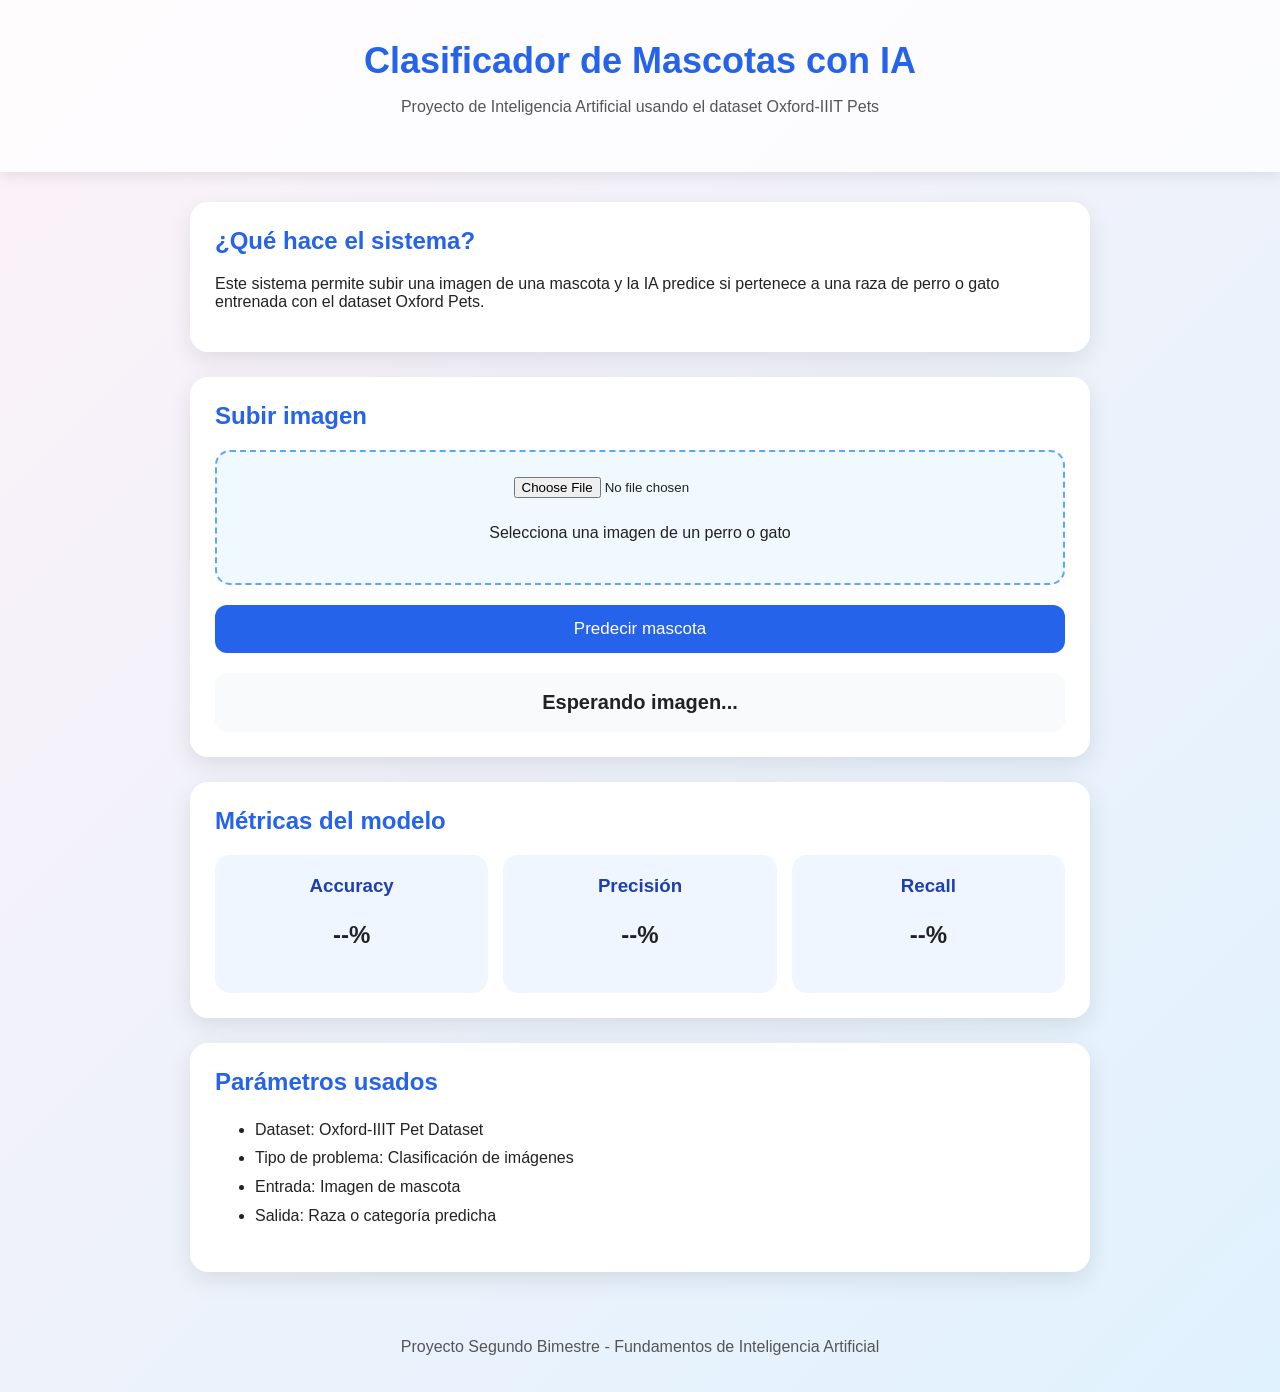
==== index.html @ 85726ea2 "Frontend de mascotas" ====
<!DOCTYPE html>
<html lang="es">
<head>
  <meta charset="UTF-8">
  <meta name="viewport" content="width=device-width, initial-scale=1.0">
  <title>Clasificador de Mascotas IA</title>
  <link rel="stylesheet" href="style.css">
</head>
<body>

  <header>
    <h1>Clasificador de Mascotas con IA</h1>
    <p>Proyecto de Inteligencia Artificial usando el dataset Oxford-IIIT Pets</p>
  </header>

  <main class="contenedor">

    <section class="card info">
      <h2>¿Qué hace el sistema?</h2>
      <p>
        Este sistema permite subir una imagen de una mascota y la IA predice
        si pertenece a una raza de perro o gato entrenada con el dataset Oxford Pets.
      </p>
    </section>

    <section class="card">
      <h2>Subir imagen</h2>

      <div class="upload-box">
        <input type="file" id="imagenInput" accept="image/*">
        <p>Selecciona una imagen de un perro o gato</p>
      </div>

      <img id="preview" class="preview oculto" alt="Vista previa">

      <button onclick="enviarImagen()">Predecir mascota</button>

      <div id="resultado" class="resultado">
        Esperando imagen...
      </div>
    </section>

    <section class="card metricas">
      <h2>Métricas del modelo</h2>

      <div class="grid">
        <div>
          <h3>Accuracy</h3>
          <p id="accuracy">--%</p>
        </div>

        <div>
          <h3>Precisión</h3>
          <p id="precision">--%</p>
        </div>

        <div>
          <h3>Recall</h3>
          <p id="recall">--%</p>
        </div>
      </div>
    </section>

    <section class="card">
      <h2>Parámetros usados</h2>
      <ul>
        <li>Dataset: Oxford-IIIT Pet Dataset</li>
        <li>Tipo de problema: Clasificación de imágenes</li>
        <li>Entrada: Imagen de mascota</li>
        <li>Salida: Raza o categoría predicha</li>
      </ul>
    </section>

  </main>

  <footer>
    <p>Proyecto Segundo Bimestre - Fundamentos de Inteligencia Artificial</p>
  </footer>

  <script src="script.js"></script>
</body>
</html>
---- style.css ----
* {
  box-sizing: border-box;
}

body {
  margin: 0;
  font-family: Arial, sans-serif;
  background: linear-gradient(135deg, #fdf2f8, #e0f2fe);
  color: #222;
}

header {
  text-align: center;
  padding: 40px 20px;
  background: #ffffffcc;
  box-shadow: 0 4px 15px #00000018;
}

header h1 {
  margin: 0;
  color: #2563eb;
  font-size: 36px;
}

header p {
  color: #555;
}

.contenedor {
  width: 90%;
  max-width: 900px;
  margin: 30px auto;
}

.card {
  background: white;
  padding: 25px;
  margin-bottom: 25px;
  border-radius: 18px;
  box-shadow: 0 8px 25px #00000018;
}

.card h2 {
  color: #2563eb;
  margin-top: 0;
}

.upload-box {
  border: 2px dashed #60a5fa;
  padding: 25px;
  border-radius: 15px;
  text-align: center;
  background: #f0f9ff;
}

input[type="file"] {
  margin-bottom: 10px;
}

button {
  width: 100%;
  margin-top: 20px;
  padding: 14px;
  border: none;
  border-radius: 12px;
  background: #2563eb;
  color: white;
  font-size: 17px;
  cursor: pointer;
  transition: 0.3s;
}

button:hover {
  background: #1e40af;
  transform: scale(1.02);
}

.preview {
  display: block;
  max-width: 300px;
  margin: 20px auto;
  border-radius: 15px;
  box-shadow: 0 5px 15px #00000030;
}

.oculto {
  display: none;
}

.resultado {
  margin-top: 20px;
  padding: 18px;
  border-radius: 12px;
  background: #f8fafc;
  text-align: center;
  font-size: 20px;
  font-weight: bold;
}

.grid {
  display: grid;
  grid-template-columns: repeat(3, 1fr);
  gap: 15px;
}

.grid div {
  background: #eff6ff;
  padding: 20px;
  border-radius: 15px;
  text-align: center;
}

.grid h3 {
  margin: 0;
  color: #1e40af;
}

.grid p {
  font-size: 24px;
  font-weight: bold;
}

ul {
  line-height: 1.8;
}

footer {
  text-align: center;
  padding: 20px;
  color: #555;
}

@media (max-width: 700px) {
  header h1 {
    font-size: 28px;
  }

  .grid {
    grid-template-columns: 1fr;
  }
}
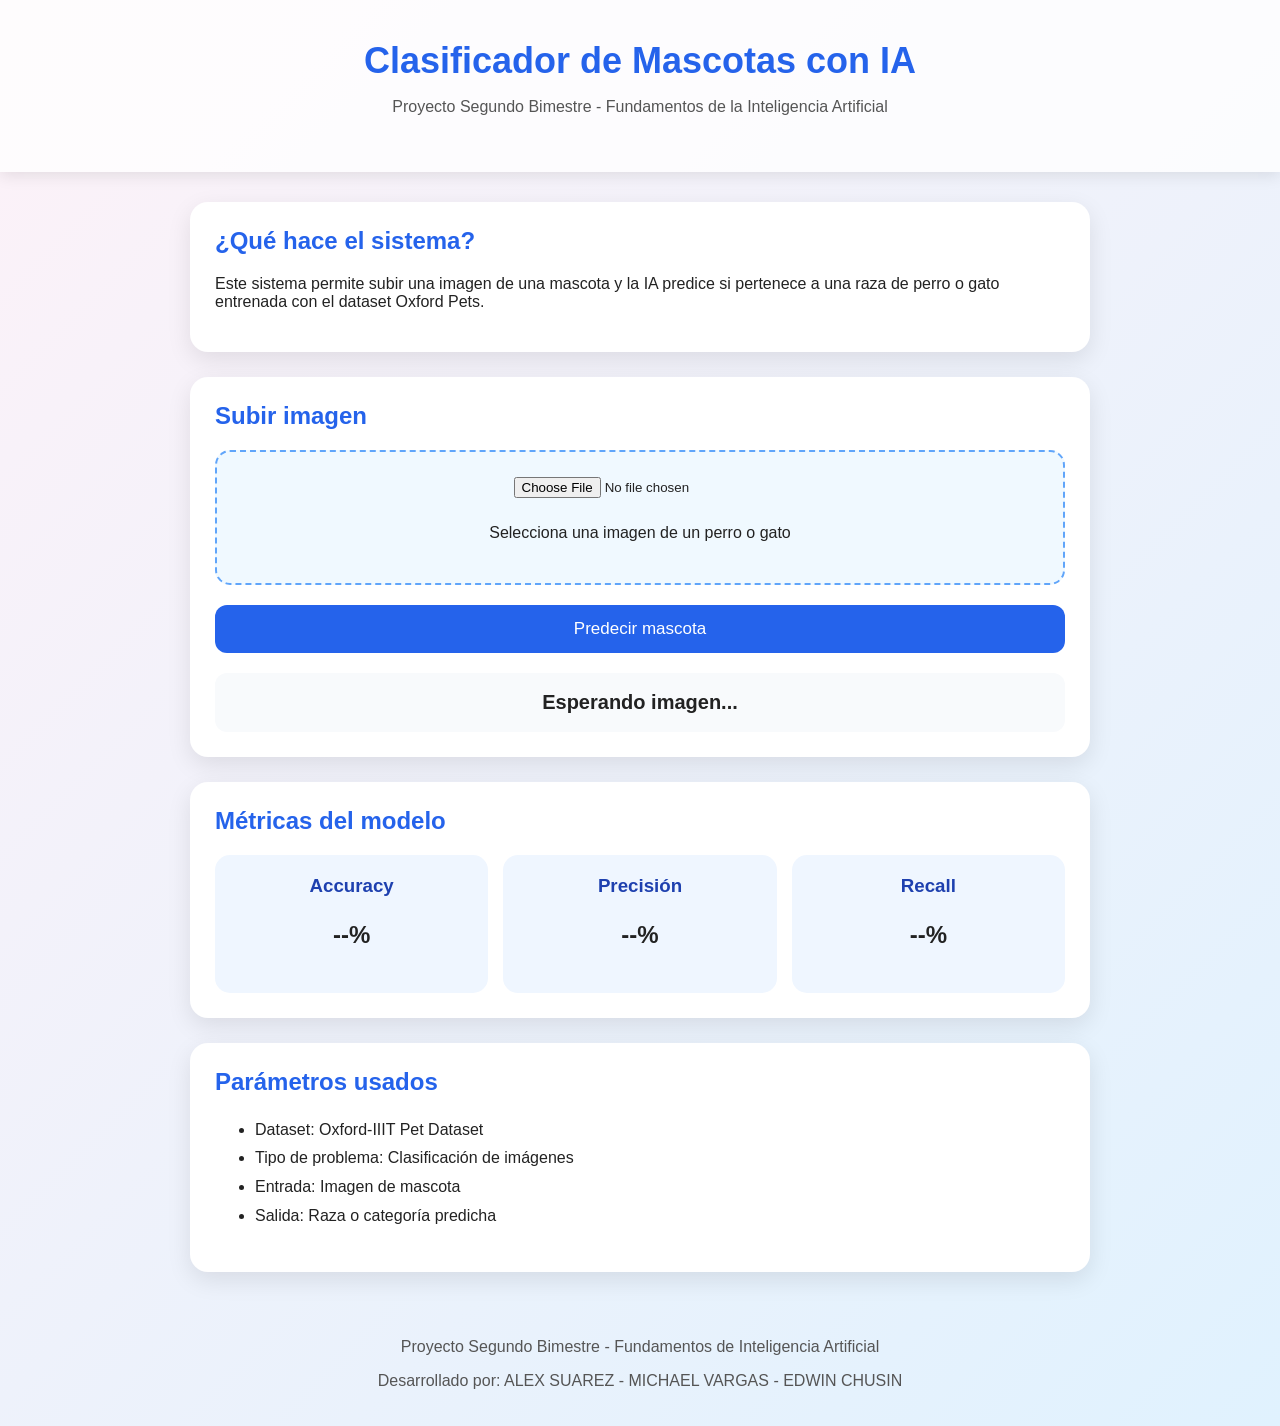
==== commit 7a5eb601: "Mejora al frontend" ====
--- a/index.html
+++ b/index.html
@@ -10,7 +10,7 @@
 
   <header>
     <h1>Clasificador de Mascotas con IA</h1>
-    <p>Proyecto de Inteligencia Artificial usando el dataset Oxford-IIIT Pets</p>
+    <p>Proyecto Segundo Bimestre - Fundamentos de la Inteligencia Artificial</p>
   </header>
 
   <main class="contenedor">
@@ -75,6 +75,7 @@
 
   <footer>
     <p>Proyecto Segundo Bimestre - Fundamentos de Inteligencia Artificial</p>
+    <p>Desarrollado por: ALEX SUAREZ - MICHAEL VARGAS - EDWIN CHUSIN</p>
   </footer>
 
   <script src="script.js"></script>
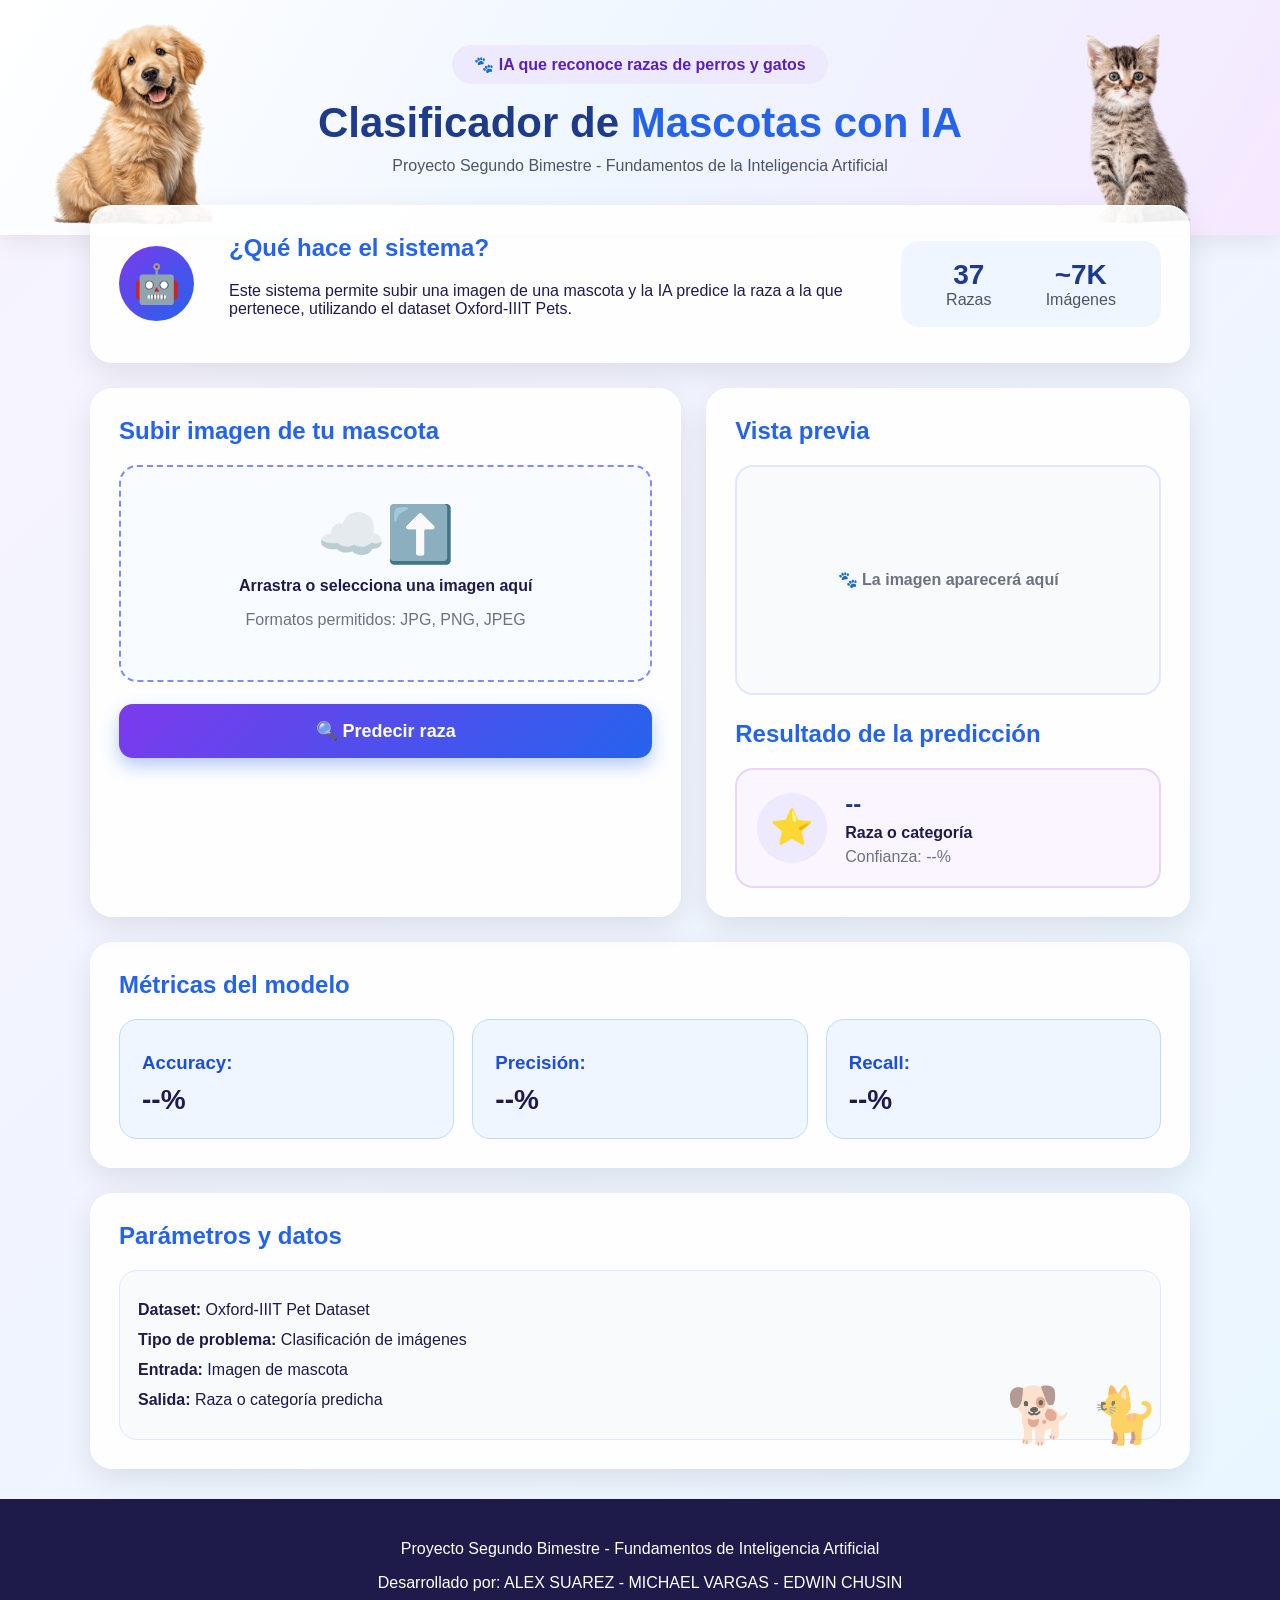
==== commit ca7f911c: "Mejora diseño mas imagenes" ====
--- a/index.html
+++ b/index.html
@@ -1,83 +1,125 @@
 <!DOCTYPE html>
 <html lang="es">
+
 <head>
-  <meta charset="UTF-8">
-  <meta name="viewport" content="width=device-width, initial-scale=1.0">
-  <title>Clasificador de Mascotas IA</title>
-  <link rel="stylesheet" href="style.css">
+    <meta charset="UTF-8">
+    <meta name="viewport" content="width=device-width, initial-scale=1.0">
+    <title>Clasificador de Mascotas IA</title>
+    <link rel="stylesheet" href="style.css">
 </head>
+
 <body>
 
-  <header>
-    <h1>Clasificador de Mascotas con IA</h1>
-    <p>Proyecto Segundo Bimestre - Fundamentos de la Inteligencia Artificial</p>
-  </header>
+    <header class="hero">
+        <img src="img/perro.png" class="mascota perro" alt="Perro">
+        <img src="img/gato.png" class="mascota gato" alt="Gato">
 
-  <main class="contenedor">
+        <div class="badge">🐾 IA que reconoce razas de perros y gatos</div>
+        <h1>Clasificador de <span>Mascotas con IA</span></h1>
+        <p>Proyecto Segundo Bimestre - Fundamentos de la Inteligencia Artificial</p>
+    </header>
 
-    <section class="card info">
-      <h2>¿Qué hace el sistema?</h2>
-      <p>
-        Este sistema permite subir una imagen de una mascota y la IA predice
-        si pertenece a una raza de perro o gato entrenada con el dataset Oxford Pets.
-      </p>
-    </section>
+    <main class="contenedor">
 
-    <section class="card">
-      <h2>Subir imagen</h2>
+        <section class="card resumen">
+            <div class="icono">🤖</div>
+            <div>
+                <h2>¿Qué hace el sistema?</h2>
+                <p>
+                    Este sistema permite subir una imagen de una mascota y la IA predice
+                    la raza a la que pertenece, utilizando el dataset Oxford-IIIT Pets.
+                </p>
+            </div>
 
-      <div class="upload-box">
-        <input type="file" id="imagenInput" accept="image/*">
-        <p>Selecciona una imagen de un perro o gato</p>
-      </div>
+            <div class="datos">
+                <div>
+                    <strong>37</strong>
+                    <span>Razas</span>
+                </div>
+                <div>
+                    <strong>~7K</strong>
+                    <span>Imágenes</span>
+                </div>
+            </div>
+        </section>
 
-      <img id="preview" class="preview oculto" alt="Vista previa">
+        <section class="dos-columnas">
 
-      <button onclick="enviarImagen()">Predecir mascota</button>
+            <section class="card">
+                <h2>Subir imagen de tu mascota</h2>
 
-      <div id="resultado" class="resultado">
-        Esperando imagen...
-      </div>
-    </section>
+                <label class="upload-box" for="imagenInput">
+                    <input type="file" id="imagenInput" accept="image/*">
+                    <div class="nube">☁️⬆️</div>
+                    <strong>Arrastra o selecciona una imagen aquí</strong>
+                    <p>Formatos permitidos: JPG, PNG, JPEG</p>
+                </label>
 
-    <section class="card metricas">
-      <h2>Métricas del modelo</h2>
+                <button onclick="enviarImagen()">🔍 Predecir raza</button>
+            </section>
 
-      <div class="grid">
-        <div>
-          <h3>Accuracy</h3>
-          <p id="accuracy">--%</p>
-        </div>
+            <section class="card">
+                <h2>Vista previa</h2>
 
-        <div>
-          <h3>Precisión</h3>
-          <p id="precision">--%</p>
-        </div>
+                <div class="preview-box">
+                    <img id="preview" class="preview oculto" alt="Vista previa">
+                    <p id="textoPreview">🐾 La imagen aparecerá aquí</p>
+                </div>
 
-        <div>
-          <h3>Recall</h3>
-          <p id="recall">--%</p>
-        </div>
-      </div>
-    </section>
+                <h2>Resultado de la predicción</h2>
 
-    <section class="card">
-      <h2>Parámetros usados</h2>
-      <ul>
-        <li>Dataset: Oxford-IIIT Pet Dataset</li>
-        <li>Tipo de problema: Clasificación de imágenes</li>
-        <li>Entrada: Imagen de mascota</li>
-        <li>Salida: Raza o categoría predicha</li>
-      </ul>
-    </section>
+                <div id="resultado" class="resultado">
+                    <div class="estrella">⭐</div>
+                    <div>
+                        <strong>--</strong>
+                        <p>Raza o categoría</p>
+                        <span>Confianza: --%</span>
+                    </div>
+                </div>
+            </section>
 
-  </main>
+        </section>
 
-  <footer>
-    <p>Proyecto Segundo Bimestre - Fundamentos de Inteligencia Artificial</p>
-    <p>Desarrollado por: ALEX SUAREZ - MICHAEL VARGAS - EDWIN CHUSIN</p>
-  </footer>
+        <section class="card metricas">
+            <h2>Métricas del modelo</h2>
 
-  <script src="script.js"></script>
+            <div class="grid">
+                <div class="metrica">
+                    <h3>Accuracy:</h3>
+                    <p id="accuracy">--%</p>
+                </div>
+
+                <div class="metrica">
+                    <h3>Precisión:</h3>
+                    <p id="precision">--%</p>
+                </div>
+
+                <div class="metrica">
+                    <h3>Recall:</h3>
+                    <p id="recall">--%</p>
+                </div>
+            </div>
+        </section>
+
+        <section class="card parametros">
+            <h2>Parámetros y datos</h2>
+
+            <div class="tabla">
+                <p><strong>Dataset:</strong> Oxford-IIIT Pet Dataset</p>
+                <p><strong>Tipo de problema:</strong> Clasificación de imágenes</p>
+                <p><strong>Entrada:</strong> Imagen de mascota</p>
+                <p><strong>Salida:</strong> Raza o categoría predicha</p>
+            </div>
+        </section>
+
+    </main>
+
+    <footer>
+        <p>Proyecto Segundo Bimestre - Fundamentos de Inteligencia Artificial</p>
+        <p>Desarrollado por: ALEX SUAREZ - MICHAEL VARGAS - EDWIN CHUSIN</p>
+    </footer>
+
+    <script src="script.js"></script>
 </body>
+
 </html>
--- a/style.css
+++ b/style.css
@@ -5,39 +5,87 @@
 body {
   margin: 0;
   font-family: Arial, sans-serif;
-  background: linear-gradient(135deg, #fdf2f8, #e0f2fe);
-  color: #222;
-}
-
-header {
+  background: linear-gradient(135deg, #f7f3ff, #e9f6ff);
+  color: #1e1b4b;
+}
+
+.hero {
+  position: relative;
   text-align: center;
-  padding: 40px 20px;
-  background: #ffffffcc;
-  box-shadow: 0 4px 15px #00000018;
-}
-
-header h1 {
+  padding: 45px 20px 60px;
+  background: linear-gradient(120deg, #ffffff, #eff6ff, #f5e8ff);
+  box-shadow: 0 6px 25px #00000015;
+  overflow: hidden;
+}
+
+.hero h1 {
+  margin: 15px 0 10px;
+  font-size: 42px;
+  color: #1e3a8a;
+}
+
+.hero h1 span {
+  color: #2563eb;
+}
+
+.hero p {
   margin: 0;
-  color: #2563eb;
-  font-size: 36px;
-}
-
-header p {
-  color: #555;
+  color: #4b5563;
+}
+
+.badge {
+  display: inline-block;
+  padding: 10px 22px;
+  border-radius: 30px;
+  background: #ede9fe;
+  color: #5b21b6;
+  font-weight: bold;
+}
+
+.mascota{
+    position:absolute;
+    width:220px;
+    user-select:none;
+    pointer-events:none;
+    animation: flotar 3s ease-in-out infinite;
+}
+
+.perro{
+    left:30px;
+    bottom:0;
+}
+
+.gato{
+    right:30px;
+    bottom:0;
+    animation-delay:1s;
+}
+
+@keyframes flotar {
+  0%, 100% {
+    transform: translateY(0);
+  }
+
+  50% {
+    transform: translateY(-12px);
+  }
 }
 
 .contenedor {
   width: 90%;
-  max-width: 900px;
-  margin: 30px auto;
+  max-width: 1100px;
+  margin: -30px auto 30px;
+  position: relative;
+  z-index: 2;
 }
 
 .card {
-  background: white;
-  padding: 25px;
+  background: #ffffffee;
+  padding: 28px;
   margin-bottom: 25px;
-  border-radius: 18px;
-  box-shadow: 0 8px 25px #00000018;
+  border-radius: 22px;
+  box-shadow: 0 10px 30px #00000018;
+  border: 1px solid #ffffff;
 }
 
 .card h2 {
@@ -45,97 +93,244 @@
   margin-top: 0;
 }
 
+.resumen {
+  display: grid;
+  grid-template-columns: 90px 1fr 260px;
+  gap: 20px;
+  align-items: center;
+}
+
+.icono {
+  width: 75px;
+  height: 75px;
+  border-radius: 50%;
+  display: grid;
+  place-items: center;
+  font-size: 38px;
+  background: linear-gradient(135deg, #7c3aed, #2563eb);
+  color: white;
+}
+
+.datos {
+  display: flex;
+  justify-content: space-around;
+  background: #eff6ff;
+  border-radius: 18px;
+  padding: 18px;
+}
+
+.datos div {
+  text-align: center;
+}
+
+.datos strong {
+  display: block;
+  font-size: 28px;
+  color: #1e3a8a;
+}
+
+.datos span {
+  color: #4b5563;
+}
+
+.dos-columnas {
+  display: grid;
+  grid-template-columns: 1.1fr 0.9fr;
+  gap: 25px;
+}
+
 .upload-box {
-  border: 2px dashed #60a5fa;
-  padding: 25px;
-  border-radius: 15px;
+  display: block;
+  border: 2px dashed #818cf8;
+  padding: 35px 20px;
+  border-radius: 18px;
   text-align: center;
-  background: #f0f9ff;
-}
-
-input[type="file"] {
+  background: #f8fbff;
+  cursor: pointer;
+  transition: 0.3s;
+}
+
+.upload-box:hover {
+  background: #eef2ff;
+  transform: scale(1.01);
+}
+
+.upload-box input {
+  display: none;
+}
+
+.nube {
+  font-size: 55px;
   margin-bottom: 10px;
+}
+
+.upload-box p {
+  color: #6b7280;
 }
 
 button {
   width: 100%;
-  margin-top: 20px;
-  padding: 14px;
+  margin-top: 22px;
+  padding: 16px;
   border: none;
-  border-radius: 12px;
-  background: #2563eb;
+  border-radius: 14px;
+  background: linear-gradient(135deg, #7c3aed, #2563eb);
   color: white;
-  font-size: 17px;
+  font-size: 18px;
+  font-weight: bold;
   cursor: pointer;
+  box-shadow: 0 8px 18px #2563eb55;
   transition: 0.3s;
 }
 
 button:hover {
-  background: #1e40af;
-  transform: scale(1.02);
+  transform: translateY(-3px);
+}
+
+.preview-box {
+  height: 230px;
+  border: 2px solid #e0e7ff;
+  border-radius: 18px;
+  display: grid;
+  place-items: center;
+  background: #f8fafc;
+  overflow: hidden;
+  margin-bottom: 25px;
 }
 
 .preview {
-  display: block;
-  max-width: 300px;
-  margin: 20px auto;
-  border-radius: 15px;
-  box-shadow: 0 5px 15px #00000030;
+  width: 100%;
+  height: 100%;
+  object-fit: cover;
 }
 
 .oculto {
   display: none;
 }
 
+#textoPreview {
+  color: #6b7280;
+  font-weight: bold;
+}
+
 .resultado {
-  margin-top: 20px;
+  display: flex;
+  gap: 18px;
+  align-items: center;
+  padding: 20px;
+  border-radius: 18px;
+  background: #faf5ff;
+  border: 2px solid #e9d5ff;
+}
+
+.estrella {
+  width: 70px;
+  height: 70px;
+  border-radius: 50%;
+  display: grid;
+  place-items: center;
+  background: #ede9fe;
+  font-size: 35px;
+}
+
+.resultado strong {
+  font-size: 24px;
+  color: #1e3a8a;
+}
+
+.resultado p {
+  margin: 6px 0;
+  font-weight: bold;
+}
+
+.resultado span {
+  color: #6b7280;
+}
+
+.grid {
+  display: grid;
+  grid-template-columns: repeat(3, 1fr);
+  gap: 18px;
+}
+
+.metrica {
+  padding: 22px;
+  border-radius: 18px;
+  background: #eff6ff;
+  border: 1px solid #bfdbfe;
+}
+
+.metrica span {
+  font-size: 32px;
+}
+
+.metrica h3 {
+  margin: 10px 0;
+  color: #1d4ed8;
+}
+
+.metrica p {
+  font-size: 28px;
+  font-weight: bold;
+  margin: 0;
+}
+
+.parametros {
+  position: relative;
+}
+
+.parametros::after {
+  content: "🐕 🐈";
+  position: absolute;
+  right: 30px;
+  bottom: 20px;
+  font-size: 55px;
+  opacity: 0.6;
+}
+
+.tabla {
+  background: #f8fafc;
+  border-radius: 18px;
   padding: 18px;
-  border-radius: 12px;
-  background: #f8fafc;
-  text-align: center;
-  font-size: 20px;
-  font-weight: bold;
-}
-
-.grid {
-  display: grid;
-  grid-template-columns: repeat(3, 1fr);
-  gap: 15px;
-}
-
-.grid div {
-  background: #eff6ff;
-  padding: 20px;
-  border-radius: 15px;
-  text-align: center;
-}
-
-.grid h3 {
-  margin: 0;
-  color: #1e40af;
-}
-
-.grid p {
-  font-size: 24px;
-  font-weight: bold;
-}
-
-ul {
-  line-height: 1.8;
+  border: 1px solid #e0e7ff;
+}
+
+.tabla p {
+  margin: 12px 0;
 }
 
 footer {
   text-align: center;
-  padding: 20px;
-  color: #555;
-}
-
-@media (max-width: 700px) {
-  header h1 {
-    font-size: 28px;
-  }
-
+  padding: 25px;
+  background: #1e1b4b;
+  color: white;
+}
+
+@media (max-width: 850px) {
+  .emoji {
+    display: none;
+  }
+
+  .hero h1 {
+    font-size: 32px;
+  }
+
+  .resumen {
+    grid-template-columns: 1fr;
+    text-align: center;
+  }
+
+  .icono {
+    margin: auto;
+  }
+
+  .dos-columnas,
   .grid {
     grid-template-columns: 1fr;
   }
+
+  .datos {
+    flex-direction: column;
+    gap: 15px;
+  }
 }
